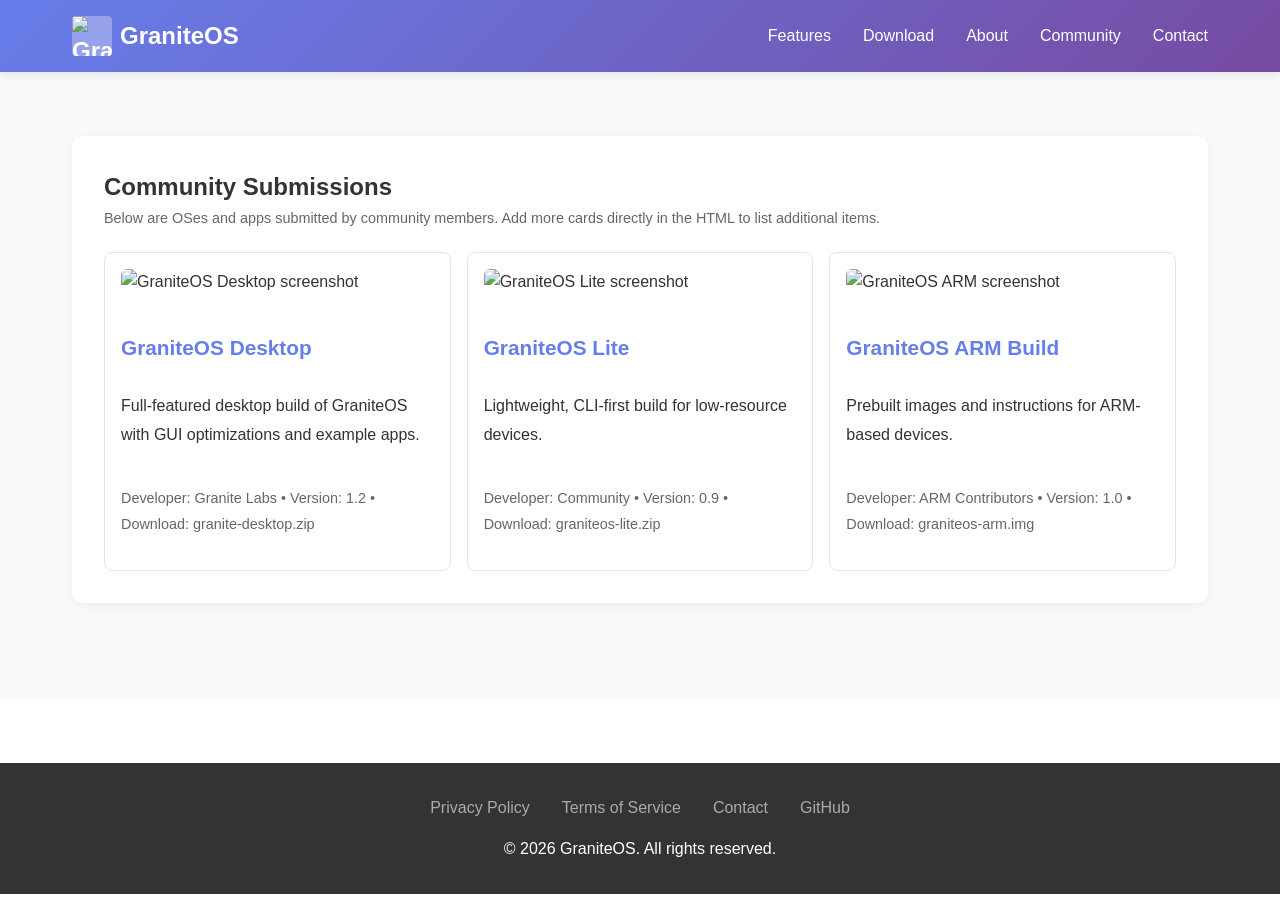
==== community/index.html @ 0ffdd374 "Add community OS pages and submission form Add Community section pages and OS detail listings, plus " ====
<!DOCTYPE html>
<html lang="en">
<head>
    <meta charset="UTF-8">
    <meta name="viewport" content="width=device-width, initial-scale=1.0">
    <title>Community OSes - GraniteOS</title>
    <link rel="stylesheet" href="../style.css">
    <style>
        .card-grid{display:grid;grid-template-columns:repeat(auto-fit,minmax(240px,1fr));gap:1rem}
        .card{display:block;background:#fff;border:1px solid #e6e6e6;border-radius:8px;padding:1rem;text-decoration:none;color:inherit;transition:transform .12s ease,box-shadow .12s ease}
        .card:hover{transform:translateY(-4px);box-shadow:0 6px 18px rgba(0,0,0,0.06)}
        .card img{width:100%;height:140px;object-fit:cover;border-radius:6px;margin-bottom:.75rem}
        .card-content{display:flex;flex-direction:column;gap:0.75rem}
        .card .meta{font-size:.9rem;color:#666;margin-top:.5rem}
        .page-header{margin-bottom:1.25rem}
        .note{font-size:.9rem;color:#666}
    </style>
</head>
<body>
    <header>
        <nav>
            <a href="../index.html" class="logo">
                <img src="https://via.placeholder.com/40?text=Logo" alt="GraniteOS Logo">
                <span>GraniteOS</span>
            </a>
            <ul>
                <li><a href="../features.html">Features</a></li>
                <li><a href="../download.html">Download</a></li>
                <li><a href="../about.html">About</a></li>
                <li><a href="../community/index.html">Community</a></li>
                <li><a href="../contact.html">Contact</a></li>
            </ul>
        </nav>
    </header>

    <section class="page-content">
        <div class="container">
            <div class="content-section">
                <div class="page-header">
                    <h1>Community Submissions</h1>
                    <p class="note">Below are OSes and apps submitted by community members. Add more cards directly in the HTML to list additional items.</p>
                </div>

                <div class="card-grid">
                <a class="card" href="../os/GraniteOS.html">
                    <img src="https://via.placeholder.com/800x400?text=GraniteOS+Desktop" alt="GraniteOS Desktop screenshot">
                    <div class="card-content">
                        <h3>GraniteOS Desktop</h3>
                        <p>Full-featured desktop build of GraniteOS with GUI optimizations and example apps.</p>
                        <p class="meta">Developer: Granite Labs • Version: 1.2 • Download: granite-desktop.zip</p>
                    </div>
                </a>

                <a class="card" href="https://example.com/graniteos-lite.zip" target="_blank">
                    <img src="https://via.placeholder.com/800x400?text=GraniteOS+Lite" alt="GraniteOS Lite screenshot">
                    <div class="card-content">
                        <h3>GraniteOS Lite</h3>
                        <p>Lightweight, CLI-first build for low-resource devices.</p>
                        <p class="meta">Developer: Community • Version: 0.9 • Download: graniteos-lite.zip</p>
                    </div>
                </a>

                <a class="card" href="https://example.com/graniteos-arm.img" target="_blank">
                    <img src="https://via.placeholder.com/800x400?text=GraniteOS+ARM" alt="GraniteOS ARM screenshot">
                    <div class="card-content">
                        <h3>GraniteOS ARM Build</h3>
                        <p>Prebuilt images and instructions for ARM-based devices.</p>
                        <p class="meta">Developer: ARM Contributors • Version: 1.0 • Download: graniteos-arm.img</p>
                    </div>
                </a>

                <!-- Example: To add another card, duplicate one of the blocks above and edit title, description, image and link. -->
                </div>
            </div>
        </div>
    </section>

    <footer class="footer">
        <div class="footer-links">
            <a href="../privacy.html">Privacy Policy</a>
            <a href="../terms.html">Terms of Service</a>
            <a href="../contact.html">Contact</a>
            <a href="https://github.com">GitHub</a>
        </div>
        <p>&copy; 2026 GraniteOS. All rights reserved.</p>
    </footer>
</body>
</html>
---- style.css ----
* {
    margin: 0;
    padding: 0;
    box-sizing: border-box;
}

body {
    font-family: -apple-system, BlinkMacSystemFont, 'Segoe UI', Roboto, 'Helvetica Neue', Arial, sans-serif;
    line-height: 1.6;
    color: #333;
}

header {
    background: linear-gradient(135deg, #667eea 0%, #764ba2 100%);
    color: white;
    padding: 1rem 0;
    position: sticky;
    top: 0;
    z-index: 100;
    box-shadow: 0 2px 10px rgba(0,0,0,0.1);
}

nav {
    max-width: 1200px;
    margin: 0 auto;
    display: flex;
    justify-content: space-between;
    align-items: center;
    padding: 0 2rem;
}

.logo {
    display: flex;
    align-items: center;
    gap: 0.5rem;
    font-size: 1.5rem;
    font-weight: bold;
    text-decoration: none;
    color: white;
}

.logo img {
    width: 40px;
    height: 40px;
    background-color: rgba(255,255,255,0.3);
    border-radius: 4px;
}

nav ul {
    list-style: none;
    display: flex;
    gap: 2rem;
}

nav a {
    color: white;
    text-decoration: none;
    transition: opacity 0.3s;
}

nav a:hover {
    opacity: 0.8;
}

.cta-button {
    background-color: white;
    color: #667eea;
    padding: 0.5rem 1.5rem;
    border-radius: 25px;
    font-weight: bold;
    transition: transform 0.3s;
}

.cta-button:hover {
    transform: scale(1.05);
}

.hero {
    background: linear-gradient(135deg, #667eea 0%, #764ba2 100%);
    color: white;
    text-align: center;
    padding: 6rem 2rem;
}

.hero h1 {
    font-size: 3rem;
    margin-bottom: 1rem;
}

.hero p {
    font-size: 1.2rem;
    margin-bottom: 2rem;
    opacity: 0.9;
}

.hero-buttons {
    display: flex;
    gap: 1rem;
    justify-content: center;
    flex-wrap: wrap;
}

.btn {
    padding: 0.75rem 2rem;
    border: none;
    border-radius: 5px;
    font-size: 1rem;
    cursor: pointer;
    transition: all 0.3s;
    text-decoration: none;
    display: inline-block;
}

.btn-primary {
    background-color: white;
    color: #667eea;
    font-weight: bold;
}

.btn-primary:hover {
    transform: translateY(-3px);
    box-shadow: 0 5px 20px rgba(0,0,0,0.2);
}

.btn-secondary {
    background-color: transparent;
    color: white;
    border: 2px solid white;
}

.btn-secondary:hover {
    background-color: white;
    color: #667eea;
}

.container {
    max-width: 1200px;
    margin: 0 auto;
    padding: 0 2rem;
}

section {
    padding: 4rem 0;
}

.features {
    background-color: #f8f9fa;
}

.features h2 {
    text-align: center;
    font-size: 2rem;
    margin-bottom: 3rem;
    color: #333;
}

.features-grid {
    display: grid;
    grid-template-columns: repeat(auto-fit, minmax(250px, 1fr));
    gap: 2rem;
}

.feature-card {
    background: white;
    padding: 2rem;
    border-radius: 10px;
    box-shadow: 0 4px 15px rgba(0,0,0,0.1);
    transition: transform 0.3s;
    text-align: center;
}

.feature-card:hover {
    transform: translateY(-10px);
}

.feature-card img {
    width: 60px;
    height: 60px;
    margin-bottom: 1rem;
    background-color: #f0f0f0;
    border-radius: 5px;
}

.feature-card h3 {
    color: #667eea;
    margin-bottom: 1rem;
}

.screenshot {
    background-color: #f8f9fa;
    text-align: center;
}

.screenshot h2 {
    font-size: 2rem;
    margin-bottom: 2rem;
    color: #333;
}

.screenshot-container {
    max-width: 800px;
    margin: 0 auto;
    background: white;
    padding: 2rem;
    border-radius: 10px;
    box-shadow: 0 4px 15px rgba(0,0,0,0.1);
}

.screenshot-placeholder {
    width: 100%;
    aspect-ratio: 16/9;
    background-color: #e0e0e0;
    border-radius: 5px;
    margin-bottom: 1rem;
}

/* Page Content Styles */
.page-content {
    background-color: #f8f9fa;
    min-height: 60vh;
}

.page-content h2 {
    font-size: 2rem;
    margin-bottom: 2rem;
    color: #333;
}

.page-content h3 {
    color: #667eea;
    margin-top: 1.5rem;
    margin-bottom: 1rem;
    font-size: 1.3rem;
}

.page-content p {
    margin-bottom: 1rem;
    line-height: 1.8;
}

.content-section {
    background: white;
    padding: 2rem;
    border-radius: 10px;
    box-shadow: 0 2px 10px rgba(0,0,0,0.05);
    margin-bottom: 2rem;
}

.form-group {
    margin-bottom: 1.5rem;
}

.form-group label {
    display: block;
    margin-bottom: 0.5rem;
    color: #333;
    font-weight: 500;
}

.form-group input,
.form-group textarea {
    width: 100%;
    padding: 0.75rem;
    border: 1px solid #ddd;
    border-radius: 5px;
    font-size: 1rem;
    font-family: inherit;
}

.form-group textarea {
    resize: vertical;
    min-height: 150px;
}

.form-group input:focus,
.form-group textarea:focus {
    outline: none;
    border-color: #667eea;
    box-shadow: 0 0 5px rgba(102, 126, 234, 0.3);
}

.submit-btn {
    background-color: #667eea;
    color: white;
    padding: 0.75rem 2rem;
    border: none;
    border-radius: 5px;
    font-size: 1rem;
    cursor: pointer;
    transition: all 0.3s;
}

.submit-btn:hover {
    background-color: #764ba2;
    transform: translateY(-2px);
    box-shadow: 0 5px 20px rgba(0,0,0,0.2);
}

.download-section {
    text-align: center;
    margin-bottom: 3rem;
}

.download-box {
    background: white;
    padding: 3rem;
    border-radius: 10px;
    box-shadow: 0 4px 15px rgba(0,0,0,0.1);
    margin-bottom: 2rem;
}

.download-box h3 {
    font-size: 1.5rem;
    margin-bottom: 1rem;
    text-align: center;
}

.download-box p {
    text-align: center;
    margin-bottom: 1.5rem;
    color: #666;
}

.system-requirements {
    background-color: #f0f0f0;
    padding: 2rem;
    border-radius: 10px;
    margin-top: 2rem;
}

.system-requirements h4 {
    color: #667eea;
    margin-bottom: 1rem;
}

.system-requirements ul {
    list-style-position: inside;
    line-height: 1.8;
}

.footer {
    background-color: #333;
    color: white;
    text-align: center;
    padding: 2rem;
    margin-top: 4rem;
}

.footer-links {
    display: flex;
    justify-content: center;
    gap: 2rem;
    margin-bottom: 1rem;
    flex-wrap: wrap;
}

.footer-links a {
    color: #aaa;
    text-decoration: none;
    transition: color 0.3s;
}

.footer-links a:hover {
    color: white;
}

@media (max-width: 768px) {
    .hero h1 {
        font-size: 2rem;
    }
    
    nav ul {
        gap: 1rem;
    }
    
    .features-grid {
        grid-template-columns: 1fr;
    }
    
    nav {
        flex-direction: column;
        gap: 1rem;
    }
}
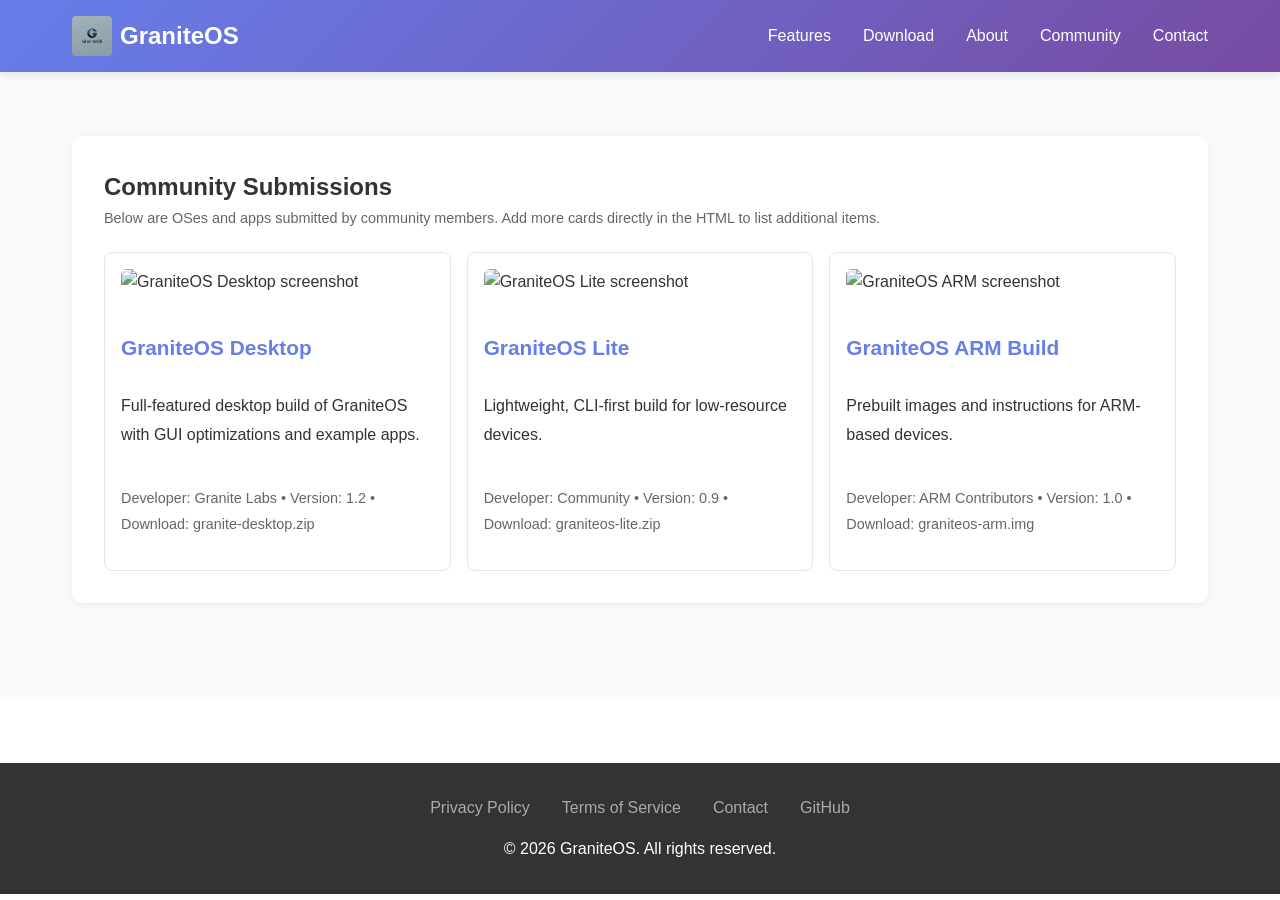
==== commit 9dc72709: "Improvements" ====
--- a/community/index.html
+++ b/community/index.html
@@ -20,14 +20,14 @@
     <header>
         <nav>
             <a href="../index.html" class="logo">
-                <img src="https://via.placeholder.com/40?text=Logo" alt="GraniteOS Logo">
+                <img src="../GraniteOS_Logo.jpg" alt="GraniteOS Logo">
                 <span>GraniteOS</span>
             </a>
             <ul>
                 <li><a href="../features.html">Features</a></li>
                 <li><a href="../download.html">Download</a></li>
                 <li><a href="../about.html">About</a></li>
-                <li><a href="../community/index.html">Community</a></li>
+                <li><a href="../community.html">Community</a></li>
                 <li><a href="../contact.html">Contact</a></li>
             </ul>
         </nav>
